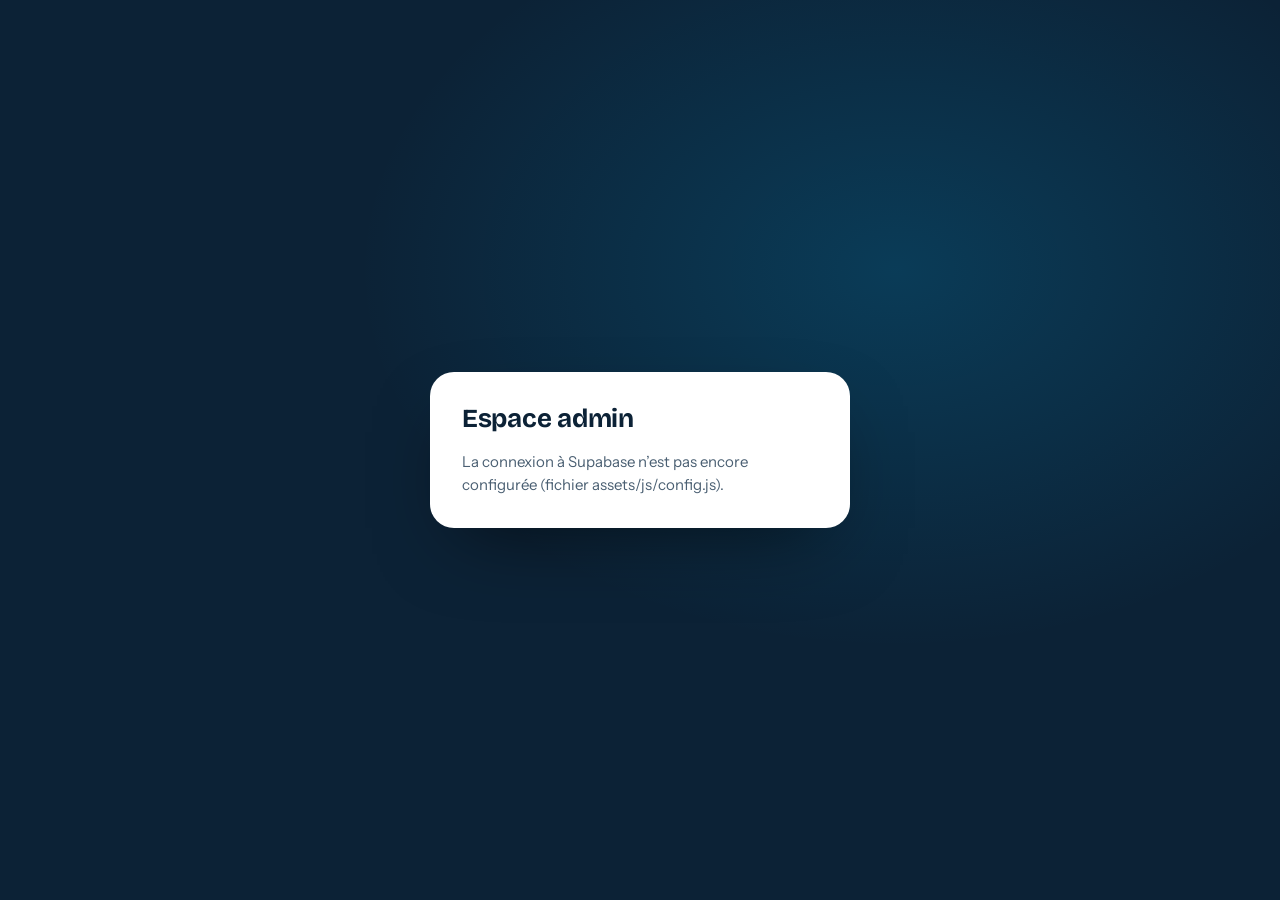
==== admin/index.html @ 5b9c9932 "Nouveau site one page Evilance avec espace admin Site statique (GitHub Pages) : serrure animée, trou" ====
<!doctype html>
<html lang="fr">
<head>
  <meta charset="utf-8">
  <meta name="viewport" content="width=device-width, initial-scale=1">
  <meta name="robots" content="noindex, nofollow">
  <title>Espace admin · Evilance</title>
  <link rel="icon" href="../assets/img/favicon.svg" type="image/svg+xml">
  <link rel="stylesheet" href="admin.css">
</head>
<body>
  <!-- Écran de connexion -->
  <main class="auth" id="authView" hidden>
    <div class="auth__card">
      <img src="../assets/img/logo.svg" alt="Evilance" class="auth__logo">
      <h1 class="auth__title" id="authTitle">Espace admin</h1>

      <form id="loginForm" class="stack">
        <label>E-mail<input type="email" name="email" autocomplete="username" required></label>
        <label>Mot de passe<input type="password" name="password" autocomplete="current-password" required></label>
        <button class="btn" type="submit">Se connecter</button>
        <button class="linkbtn" type="button" id="toForgot">Mot de passe oublié ?</button>
      </form>

      <form id="forgotForm" class="stack" hidden>
        <p class="muted">Indiquez votre e-mail : vous recevrez un lien pour choisir un nouveau mot de passe.</p>
        <label>E-mail<input type="email" name="email" autocomplete="username" required></label>
        <button class="btn" type="submit">Envoyer le lien</button>
        <button class="linkbtn" type="button" id="toLogin">Retour à la connexion</button>
      </form>

      <form id="resetForm" class="stack" hidden>
        <p class="muted">Choisissez votre nouveau mot de passe (10 caractères minimum).</p>
        <label>Nouveau mot de passe<input type="password" name="password" autocomplete="new-password" minlength="10" required></label>
        <label>Confirmation<input type="password" name="confirm" autocomplete="new-password" minlength="10" required></label>
        <button class="btn" type="submit">Enregistrer le mot de passe</button>
      </form>

      <p class="auth__msg" id="authMsg" role="status"></p>
    </div>
  </main>

  <!-- Tableau de bord -->
  <div class="app" id="appView" hidden>
    <aside class="side">
      <img src="../assets/img/logo-light.svg" alt="Evilance" class="side__logo">
      <nav class="side__nav" id="sideNav" aria-label="Sections"></nav>
      <div class="side__foot">
        <a href="../" target="_blank" rel="noopener" class="side__link">Voir le site</a>
        <button class="side__link" id="logout" type="button">Se déconnecter</button>
        <p class="side__who" id="who"></p>
      </div>
    </aside>
    <main class="main" id="main" tabindex="-1"></main>
  </div>

  <div class="toast" id="toast" role="status" aria-live="polite"></div>

  <script src="../assets/js/config.js"></script>
  <script src="../assets/js/content-default.js"></script>
  <script src="../vendor/supabase.min.js"></script>
  <script src="admin.js"></script>
</body>
</html>
---- admin/admin.css ----
@font-face { font-family: "Bricolage"; src: url("../assets/fonts/bricolage-grotesque-latin-opsz-normal.woff2") format("woff2-variations"); font-weight: 200 800; font-display: swap; }
@font-face { font-family: "Instrument"; src: url("../assets/fonts/instrument-sans-latin-wght-normal.woff2") format("woff2-variations"); font-weight: 400 700; font-display: swap; }

:root {
  --nuit: #0C2236; --marine: #173754; --azur: #00B0F0; --miel: #FFCA4B; --ambre: #E58700;
  --brume: #EEF4F8; --line: #D7E2EA; --encre: #0C2236; --encre-2: #4A5F72; --danger: #C2412D; --ok: #1B7F4B;
}
* { box-sizing: border-box; }
body { margin: 0; font: 400 15px/1.5 "Instrument", system-ui, sans-serif; color: var(--encre); background: var(--brume); }
h1, h2, h3 { font-family: "Bricolage", system-ui, sans-serif; letter-spacing: -0.01em; line-height: 1.15; }
:focus-visible { outline: 3px solid var(--miel); outline-offset: 2px; }
[hidden] { display: none !important; }
.muted { color: var(--encre-2); margin: 0; }
.stack { display: grid; gap: 14px; }

label { display: grid; gap: 6px; font-weight: 600; font-size: 14px; }
input, textarea, select {
  font: inherit; font-weight: 400; color: var(--encre);
  border: 1px solid var(--line); border-radius: 10px; padding: 10px 12px; background: #fff; width: 100%;
}
input:focus, textarea:focus, select:focus { outline: none; border-color: var(--azur); box-shadow: 0 0 0 3px rgba(0,176,240,.18); }
textarea { resize: vertical; min-height: 90px; }
textarea.code { font-family: ui-monospace, Menlo, monospace; font-size: 13px; min-height: 260px; }

.btn { display: inline-flex; align-items: center; justify-content: center; gap: 8px; border: 0; border-radius: 999px; padding: 10px 18px; font: inherit; font-weight: 650; background: var(--miel); color: var(--nuit); cursor: pointer; text-decoration: none; }
.btn:hover { filter: brightness(.96); }
.btn:disabled { opacity: .6; cursor: progress; }
.btn--dark { background: var(--marine); color: #fff; }
.btn--ghost { background: transparent; border: 1px solid var(--line); color: var(--encre); }
.btn--danger { background: transparent; color: var(--danger); border: 1px solid #F0C9C1; }
.btn--sm { padding: 6px 12px; font-size: 13px; }
.linkbtn { background: none; border: 0; padding: 0; color: var(--marine); text-decoration: underline; cursor: pointer; font: inherit; justify-self: start; }

/* --- Connexion --- */
.auth { min-height: 100vh; display: grid; place-items: center; padding: 24px; background: radial-gradient(60% 60% at 70% 30%, rgba(0,176,240,.18), transparent 70%), var(--nuit); }
.auth__card { width: min(420px, 100%); background: #fff; border-radius: 24px; padding: 32px; box-shadow: 0 30px 80px -30px rgba(0,0,0,.6); }
.auth__logo { width: 170px; margin-bottom: 18px; }
.auth__title { margin: 0 0 18px; font-size: 26px; }
.auth__msg { margin: 14px 0 0; min-height: 1.4em; font-weight: 600; }
.auth__msg.err { color: var(--danger); }
.auth__msg.ok { color: var(--ok); }

/* --- Application --- */
.app { display: grid; grid-template-columns: 260px 1fr; min-height: 100vh; }
.side { position: sticky; top: 0; height: 100vh; display: flex; flex-direction: column; gap: 20px; background: var(--nuit); color: #fff; padding: 22px 16px; overflow-y: auto; }
.side__logo { width: 150px; margin: 4px 8px 4px; }
.side__nav { display: grid; gap: 2px; }
.side__nav button { text-align: left; background: none; border: 0; color: rgba(255,255,255,.78); font: inherit; font-weight: 500; padding: 9px 12px; border-radius: 10px; cursor: pointer; display: flex; justify-content: space-between; align-items: center; }
.side__nav button:hover { background: rgba(255,255,255,.06); color: #fff; }
.side__nav button[aria-current="true"] { background: var(--marine); color: #fff; box-shadow: inset 3px 0 0 var(--azur); }
.side__nav .sep { height: 1px; background: rgba(255,255,255,.1); margin: 10px 8px; }
.badge { background: var(--miel); color: var(--nuit); border-radius: 999px; font-size: 12px; font-weight: 700; padding: 1px 8px; }
.side__foot { margin-top: auto; display: grid; gap: 6px; }
.side__link { color: rgba(255,255,255,.8); background: none; border: 0; text-align: left; font: inherit; padding: 6px 12px; cursor: pointer; text-decoration: none; }
.side__link:hover { color: var(--miel); }
.side__who { font-size: 12px; color: rgba(255,255,255,.5); margin: 6px 12px 0; word-break: break-all; }

.main { padding: 32px clamp(16px, 4vw, 48px) 120px; max-width: 980px; }
.main:focus { outline: none; }
.head { display: flex; flex-wrap: wrap; justify-content: space-between; align-items: end; gap: 12px; margin-bottom: 22px; }
.head h1 { margin: 0; font-size: 30px; }
.head p { margin: 6px 0 0; color: var(--encre-2); }

.card { background: #fff; border: 1px solid var(--line); border-radius: 18px; padding: 22px; display: grid; gap: 16px; }
.card + .card { margin-top: 16px; }
.field-help { font-weight: 400; color: var(--encre-2); font-size: 13px; }
.row2 { display: grid; grid-template-columns: 1fr 1fr; gap: 14px; }
.check { display: flex; align-items: center; gap: 10px; font-weight: 600; }
.check input { width: 20px; height: 20px; }

.list { display: grid; gap: 10px; }
.list__item { border: 1px solid var(--line); border-radius: 14px; padding: 14px; background: #FAFCFD; display: grid; gap: 12px; }
.list__bar { display: flex; justify-content: space-between; align-items: center; gap: 8px; }
.list__bar strong { font-size: 13px; color: var(--encre-2); }
.list__tools { display: flex; gap: 4px; }
.icon-btn { width: 32px; height: 32px; border-radius: 8px; border: 1px solid var(--line); background: #fff; cursor: pointer; font-size: 15px; line-height: 1; }
.icon-btn:hover { border-color: var(--azur); }
.icon-btn.danger:hover { border-color: var(--danger); color: var(--danger); }
.list__simple { display: grid; grid-template-columns: 1fr auto; gap: 8px; align-items: center; }

.img-field { display: grid; grid-template-columns: 140px 1fr; gap: 14px; align-items: start; }
.img-field__preview { width: 140px; aspect-ratio: 1; border-radius: 12px; object-fit: cover; background: var(--brume); border: 1px solid var(--line); }
.img-field__tools { display: grid; gap: 8px; }
.img-field__btns { display: flex; flex-wrap: wrap; gap: 8px; }

.savebar { position: fixed; left: 260px; right: 0; bottom: 0; display: flex; justify-content: flex-end; gap: 10px; padding: 14px clamp(16px, 4vw, 48px); background: rgba(255,255,255,.92); backdrop-filter: blur(8px); border-top: 1px solid var(--line); }
.savebar__state { margin-right: auto; align-self: center; color: var(--encre-2); font-size: 14px; }

/* Messages */
.msg { background: #fff; border: 1px solid var(--line); border-radius: 16px; padding: 18px; display: grid; gap: 8px; }
.msg + .msg { margin-top: 10px; }
.msg.unread { border-left: 4px solid var(--azur); }
.msg__top { display: flex; flex-wrap: wrap; justify-content: space-between; gap: 8px; }
.msg__who { font-weight: 700; }
.msg__meta { color: var(--encre-2); font-size: 13px; }
.msg__body { white-space: pre-wrap; margin: 0; }
.msg__actions { display: flex; flex-wrap: wrap; gap: 8px; }
.empty { text-align: center; padding: 48px 20px; color: var(--encre-2); background: #fff; border: 1px dashed var(--line); border-radius: 18px; }

/* Médias */
.media-grid { display: grid; grid-template-columns: repeat(auto-fill, minmax(170px, 1fr)); gap: 12px; }
.media { background: #fff; border: 1px solid var(--line); border-radius: 14px; overflow: hidden; display: grid; }
.media img { width: 100%; aspect-ratio: 4 / 3; object-fit: cover; background: var(--brume); }
.media__info { padding: 10px; display: grid; gap: 8px; font-size: 12px; word-break: break-all; }
.media__btns { display: flex; gap: 6px; flex-wrap: wrap; }
.media.pickable { cursor: pointer; }
.media.pickable:hover { outline: 3px solid var(--azur); }

dialog.picker { width: min(900px, calc(100% - 24px)); max-height: 86vh; border: 0; border-radius: 20px; padding: 22px; }
dialog.picker::backdrop { background: rgba(12,34,54,.6); }

.toast { position: fixed; left: 50%; bottom: 84px; transform: translate(-50%, 20px); background: var(--nuit); color: #fff; padding: 12px 18px; border-radius: 12px; font-weight: 600; opacity: 0; pointer-events: none; transition: .3s; z-index: 10; }
.toast.show { opacity: 1; transform: translate(-50%, 0); }
.toast.err { background: var(--danger); }

@media (max-width: 860px) {
  .app { grid-template-columns: 1fr; }
  .side { position: static; height: auto; }
  .side__nav { grid-template-columns: repeat(2, 1fr); }
  .savebar { left: 0; }
  .row2, .img-field { grid-template-columns: 1fr; }
}
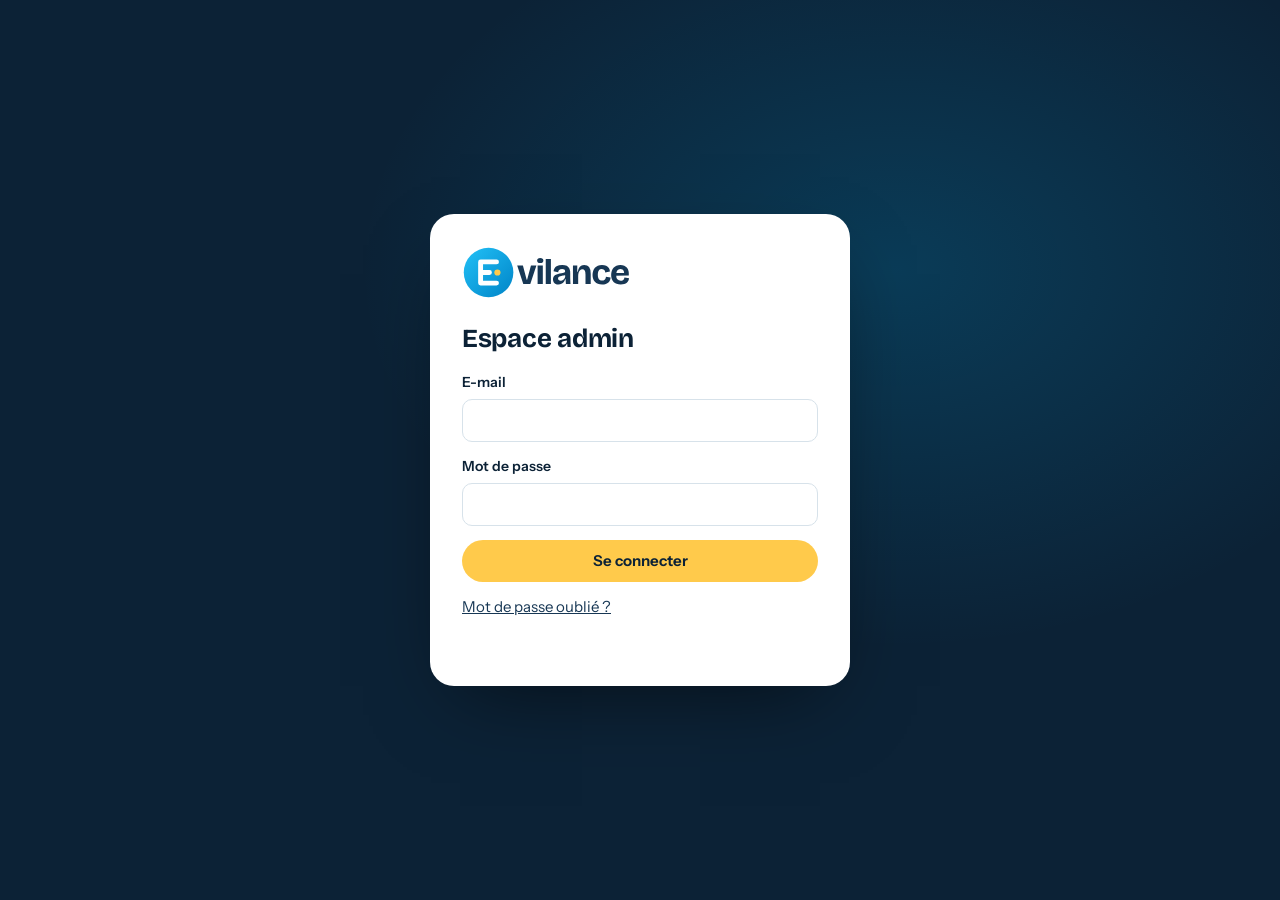
==== commit 749d4c4b: "Demi-tour de clé et versions de fichiers pour éviter le cache Co-Authored-By: Claude Opus 5.5 <norep" ====
--- a/admin/index.html
+++ b/admin/index.html
@@ -6,7 +6,7 @@
   <meta name="robots" content="noindex, nofollow">
   <title>Espace admin · Evilance</title>
   <link rel="icon" href="../assets/img/favicon.svg" type="image/svg+xml">
-  <link rel="stylesheet" href="admin.css">
+  <link rel="stylesheet" href="admin.css?v=1791662401">
 </head>
 <body>
   <!-- Écran de connexion -->
@@ -56,9 +56,9 @@
 
   <div class="toast" id="toast" role="status" aria-live="polite"></div>
 
-  <script src="../assets/js/config.js"></script>
-  <script src="../assets/js/content-default.js"></script>
+  <script src="../assets/js/config.js?v=1791662401"></script>
+  <script src="../assets/js/content-default.js?v=1791662401"></script>
   <script src="../vendor/supabase.min.js"></script>
-  <script src="admin.js"></script>
+  <script src="admin.js?v=1791662401"></script>
 </body>
 </html>
--- a/admin/admin.css
+++ b/admin/admin.css
@@ -120,3 +120,26 @@
   .savebar { left: 0; }
   .row2, .img-field { grid-template-columns: 1fr; }
 }
+
+/* Articles */
+.posts { display: grid; gap: 8px; }
+.prow { display: grid; grid-template-columns: 72px 1fr auto auto; gap: 16px; align-items: center; background: #fff; border: 1px solid var(--line); border-radius: 14px; padding: 10px 14px 10px 10px; }
+.prow__img { width: 72px; height: 54px; border-radius: 10px; object-fit: cover; background: var(--brume); }
+.prow__main { display: grid; gap: 2px; min-width: 0; }
+.prow__main strong { white-space: nowrap; overflow: hidden; text-overflow: ellipsis; }
+.pill { font-size: 12px; font-weight: 700; padding: 3px 10px; border-radius: 999px; background: var(--brume); color: var(--encre-2); }
+.pill--on { background: #DDF5E8; color: var(--ok); }
+@media (max-width: 860px) { .prow { grid-template-columns: 56px 1fr; } .prow__img { width: 56px; height: 44px; } }
+
+.rte { border: 1px solid var(--line); border-radius: 12px; overflow: hidden; }
+.rte__bar { display: flex; flex-wrap: wrap; gap: 4px; padding: 8px; background: var(--brume); border-bottom: 1px solid var(--line); position: sticky; top: 0; z-index: 1; }
+.rte__btn { font: inherit; font-size: 13px; font-weight: 600; padding: 6px 10px; border-radius: 8px; border: 1px solid var(--line); background: #fff; cursor: pointer; }
+.rte__btn:hover { border-color: var(--azur); }
+.rte__btn--html { margin-left: auto; }
+.rte__area { min-height: 380px; padding: 18px 22px; font-size: 16px; line-height: 1.7; outline: none; }
+.rte__area:focus { box-shadow: inset 0 0 0 2px rgba(0,176,240,.25); }
+.rte__area h2 { font-size: 24px; margin: 1.2em 0 .4em; }
+.rte__area h3 { font-size: 19px; margin: 1em 0 .3em; }
+.rte__area blockquote { margin: 1em 0; padding: 10px 16px; border-left: 4px solid var(--miel); background: var(--brume); }
+.rte__area a { color: var(--marine); }
+.rte textarea.code { border: 0; border-radius: 0; min-height: 380px; }
